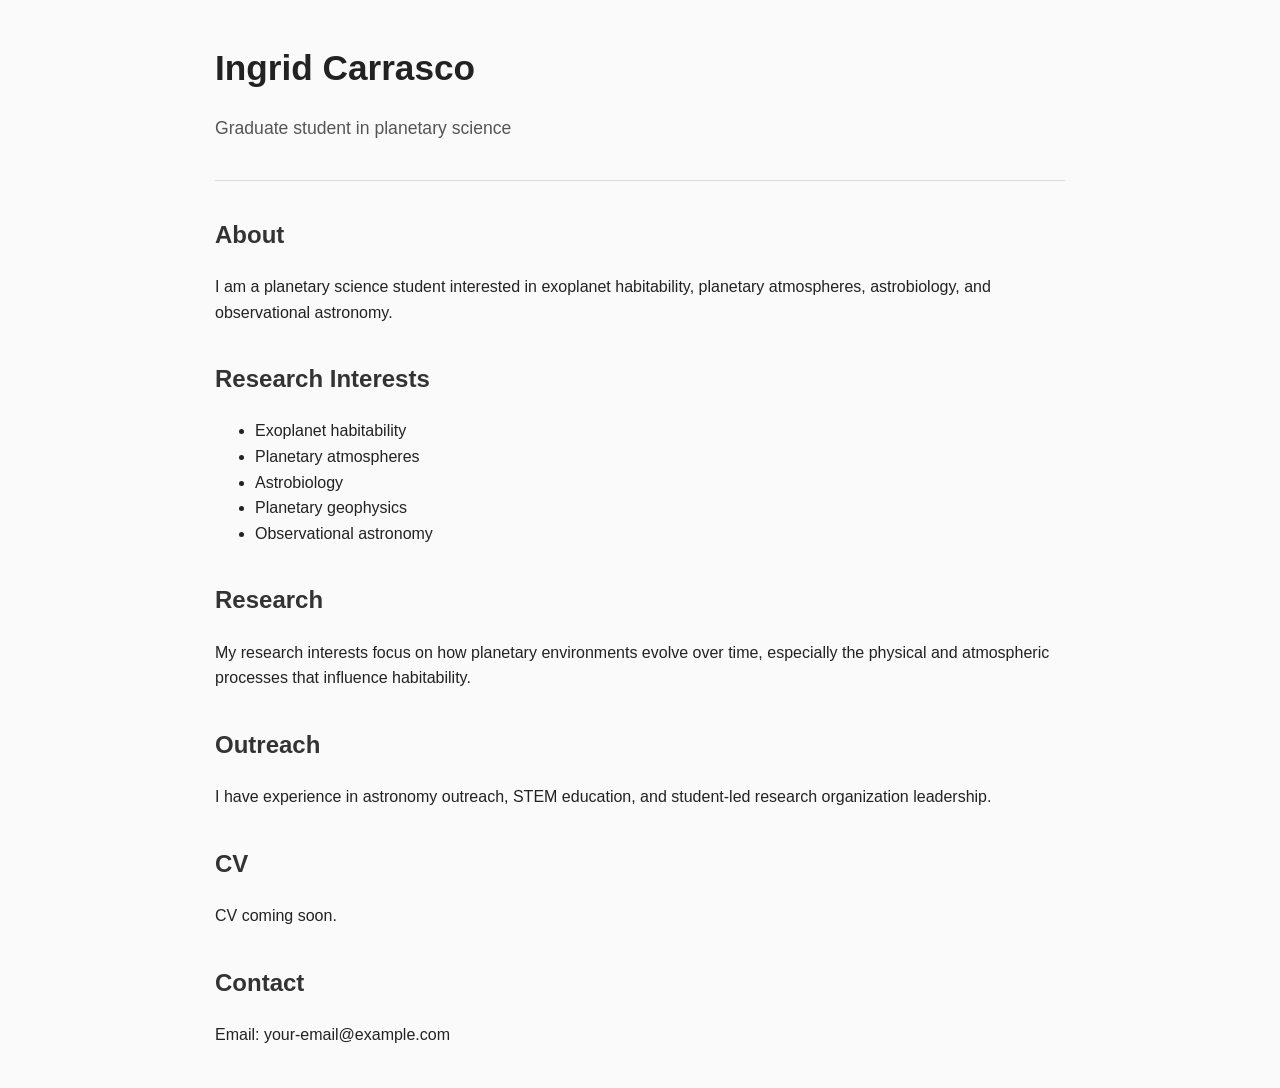
==== index.html @ d8a70599 "Create homepage" ====
<!DOCTYPE html>
<html lang="en">
<head>
  <meta charset="UTF-8">
  <title>Ingrid Carrasco</title>
  <style>
    body {
      font-family: Arial, sans-serif;
      max-width: 850px;
      margin: 40px auto;
      padding: 0 20px;
      line-height: 1.6;
      color: #222;
      background: #fafafa;
    }

    header {
      border-bottom: 1px solid #ddd;
      padding-bottom: 20px;
      margin-bottom: 30px;
    }

    h1 {
      margin-bottom: 5px;
      font-size: 2.2rem;
    }

    h2 {
      margin-top: 35px;
      color: #333;
    }

    a {
      color: #315f9c;
    }

    .subtitle {
      color: #555;
      font-size: 1.1rem;
    }
  </style>
</head>

<body>

  <header>
    <h1>Ingrid Carrasco</h1>
    <p class="subtitle">Graduate student in planetary science</p>
  </header>

  <section>
    <h2>About</h2>
    <p>
      I am a planetary science student interested in exoplanet habitability,
      planetary atmospheres, astrobiology, and observational astronomy.
    </p>
  </section>

  <section>
    <h2>Research Interests</h2>
    <ul>
      <li>Exoplanet habitability</li>
      <li>Planetary atmospheres</li>
      <li>Astrobiology</li>
      <li>Planetary geophysics</li>
      <li>Observational astronomy</li>
    </ul>
  </section>

  <section>
    <h2>Research</h2>
    <p>
      My research interests focus on how planetary environments evolve over time,
      especially the physical and atmospheric processes that influence habitability.
    </p>
  </section>

  <section>
    <h2>Outreach</h2>
    <p>
      I have experience in astronomy outreach, STEM education, and student-led research
      organization leadership.
    </p>
  </section>

  <section>
    <h2>CV</h2>
    <p>
      CV coming soon.
    </p>
  </section>

  <section>
    <h2>Contact</h2>
    <p>
      Email: your-email@example.com
    </p>
  </section>

</body>
</html>
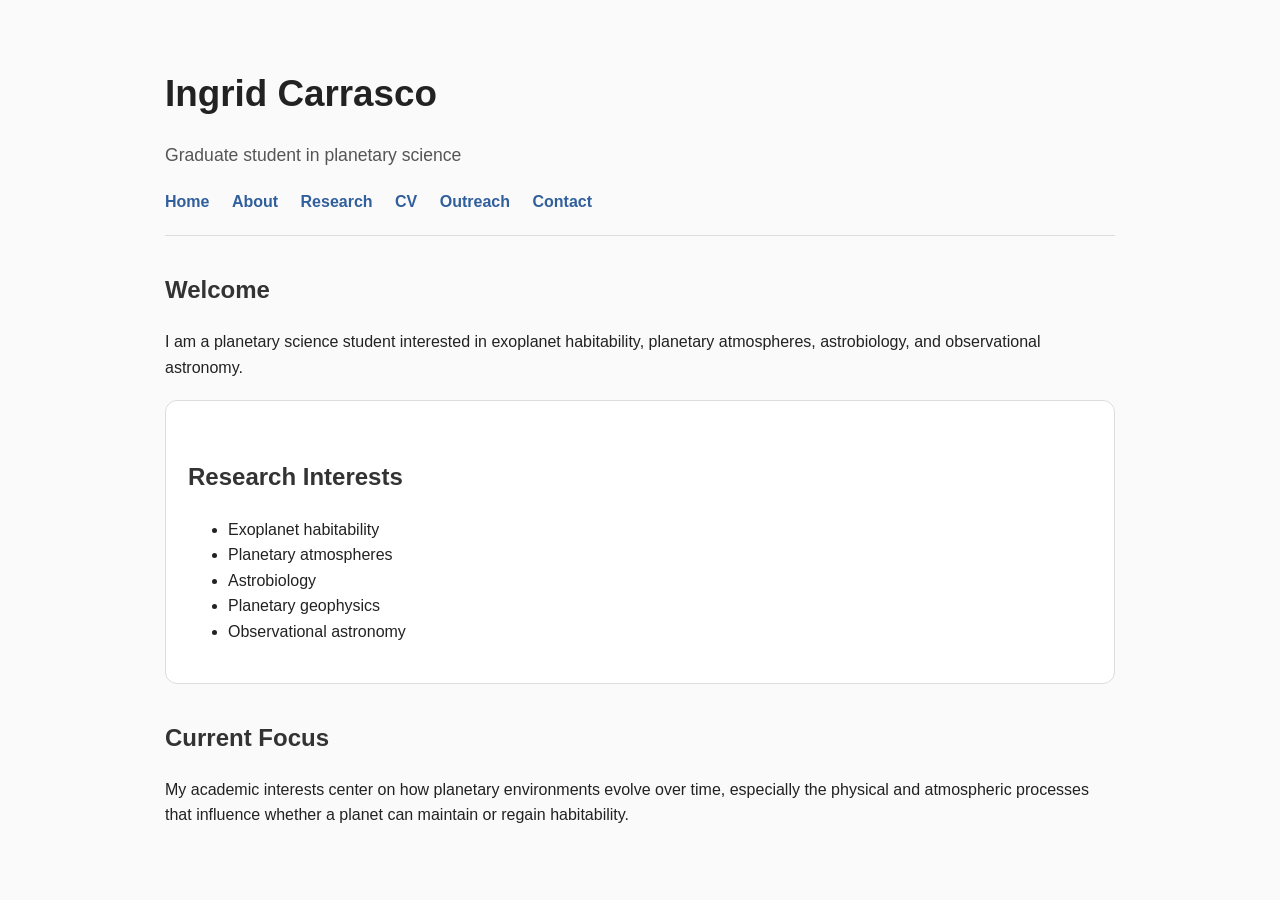
==== commit 9e477858: "Update index.html" ====
--- a/index.html
+++ b/index.html
@@ -3,42 +3,7 @@
 <head>
   <meta charset="UTF-8">
   <title>Ingrid Carrasco</title>
-  <style>
-    body {
-      font-family: Arial, sans-serif;
-      max-width: 850px;
-      margin: 40px auto;
-      padding: 0 20px;
-      line-height: 1.6;
-      color: #222;
-      background: #fafafa;
-    }
-
-    header {
-      border-bottom: 1px solid #ddd;
-      padding-bottom: 20px;
-      margin-bottom: 30px;
-    }
-
-    h1 {
-      margin-bottom: 5px;
-      font-size: 2.2rem;
-    }
-
-    h2 {
-      margin-top: 35px;
-      color: #333;
-    }
-
-    a {
-      color: #315f9c;
-    }
-
-    .subtitle {
-      color: #555;
-      font-size: 1.1rem;
-    }
-  </style>
+  <link rel="stylesheet" href="style.css">
 </head>
 
 <body>
@@ -46,56 +11,46 @@
   <header>
     <h1>Ingrid Carrasco</h1>
     <p class="subtitle">Graduate student in planetary science</p>
+
+    <nav>
+      <a href="index.html">Home</a>
+      <a href="about.html">About</a>
+      <a href="research.html">Research</a>
+      <a href="cv.html">CV</a>
+      <a href="outreach.html">Outreach</a>
+      <a href="contact.html">Contact</a>
+    </nav>
   </header>
 
-  <section>
-    <h2>About</h2>
-    <p>
-      I am a planetary science student interested in exoplanet habitability,
-      planetary atmospheres, astrobiology, and observational astronomy.
-    </p>
-  </section>
+  <main>
+    <section>
+      <h2>Welcome</h2>
+      <p>
+        I am a planetary science student interested in exoplanet habitability,
+        planetary atmospheres, astrobiology, and observational astronomy.
+      </p>
+    </section>
 
-  <section>
-    <h2>Research Interests</h2>
-    <ul>
-      <li>Exoplanet habitability</li>
-      <li>Planetary atmospheres</li>
-      <li>Astrobiology</li>
-      <li>Planetary geophysics</li>
-      <li>Observational astronomy</li>
-    </ul>
-  </section>
+    <section class="card">
+      <h2>Research Interests</h2>
+      <ul>
+        <li>Exoplanet habitability</li>
+        <li>Planetary atmospheres</li>
+        <li>Astrobiology</li>
+        <li>Planetary geophysics</li>
+        <li>Observational astronomy</li>
+      </ul>
+    </section>
 
-  <section>
-    <h2>Research</h2>
-    <p>
-      My research interests focus on how planetary environments evolve over time,
-      especially the physical and atmospheric processes that influence habitability.
-    </p>
-  </section>
-
-  <section>
-    <h2>Outreach</h2>
-    <p>
-      I have experience in astronomy outreach, STEM education, and student-led research
-      organization leadership.
-    </p>
-  </section>
-
-  <section>
-    <h2>CV</h2>
-    <p>
-      CV coming soon.
-    </p>
-  </section>
-
-  <section>
-    <h2>Contact</h2>
-    <p>
-      Email: your-email@example.com
-    </p>
-  </section>
+    <section>
+      <h2>Current Focus</h2>
+      <p>
+        My academic interests center on how planetary environments evolve over time,
+        especially the physical and atmospheric processes that influence whether a planet
+        can maintain or regain habitability.
+      </p>
+    </section>
+  </main>
 
 </body>
 </html>
--- a/style.css
+++ b/style.css
@@ -0,0 +1,61 @@
+body {
+  font-family: Arial, sans-serif;
+  max-width: 950px;
+  margin: 0 auto;
+  padding: 0 24px 50px;
+  line-height: 1.6;
+  color: #222;
+  background: #fafafa;
+}
+
+header {
+  padding: 40px 0 20px;
+  border-bottom: 1px solid #ddd;
+  margin-bottom: 25px;
+}
+
+h1 {
+  margin-bottom: 5px;
+  font-size: 2.3rem;
+}
+
+h2 {
+  margin-top: 35px;
+  color: #333;
+}
+
+.subtitle {
+  color: #555;
+  font-size: 1.1rem;
+}
+
+nav {
+  margin-top: 20px;
+}
+
+nav a {
+  text-decoration: none;
+  color: #315f9c;
+  margin-right: 18px;
+  font-weight: bold;
+}
+
+nav a:hover {
+  text-decoration: underline;
+}
+
+main {
+  margin-top: 25px;
+}
+
+.card {
+  background: white;
+  border: 1px solid #ddd;
+  padding: 22px;
+  margin: 20px 0;
+  border-radius: 12px;
+}
+
+a {
+  color: #315f9c;
+}
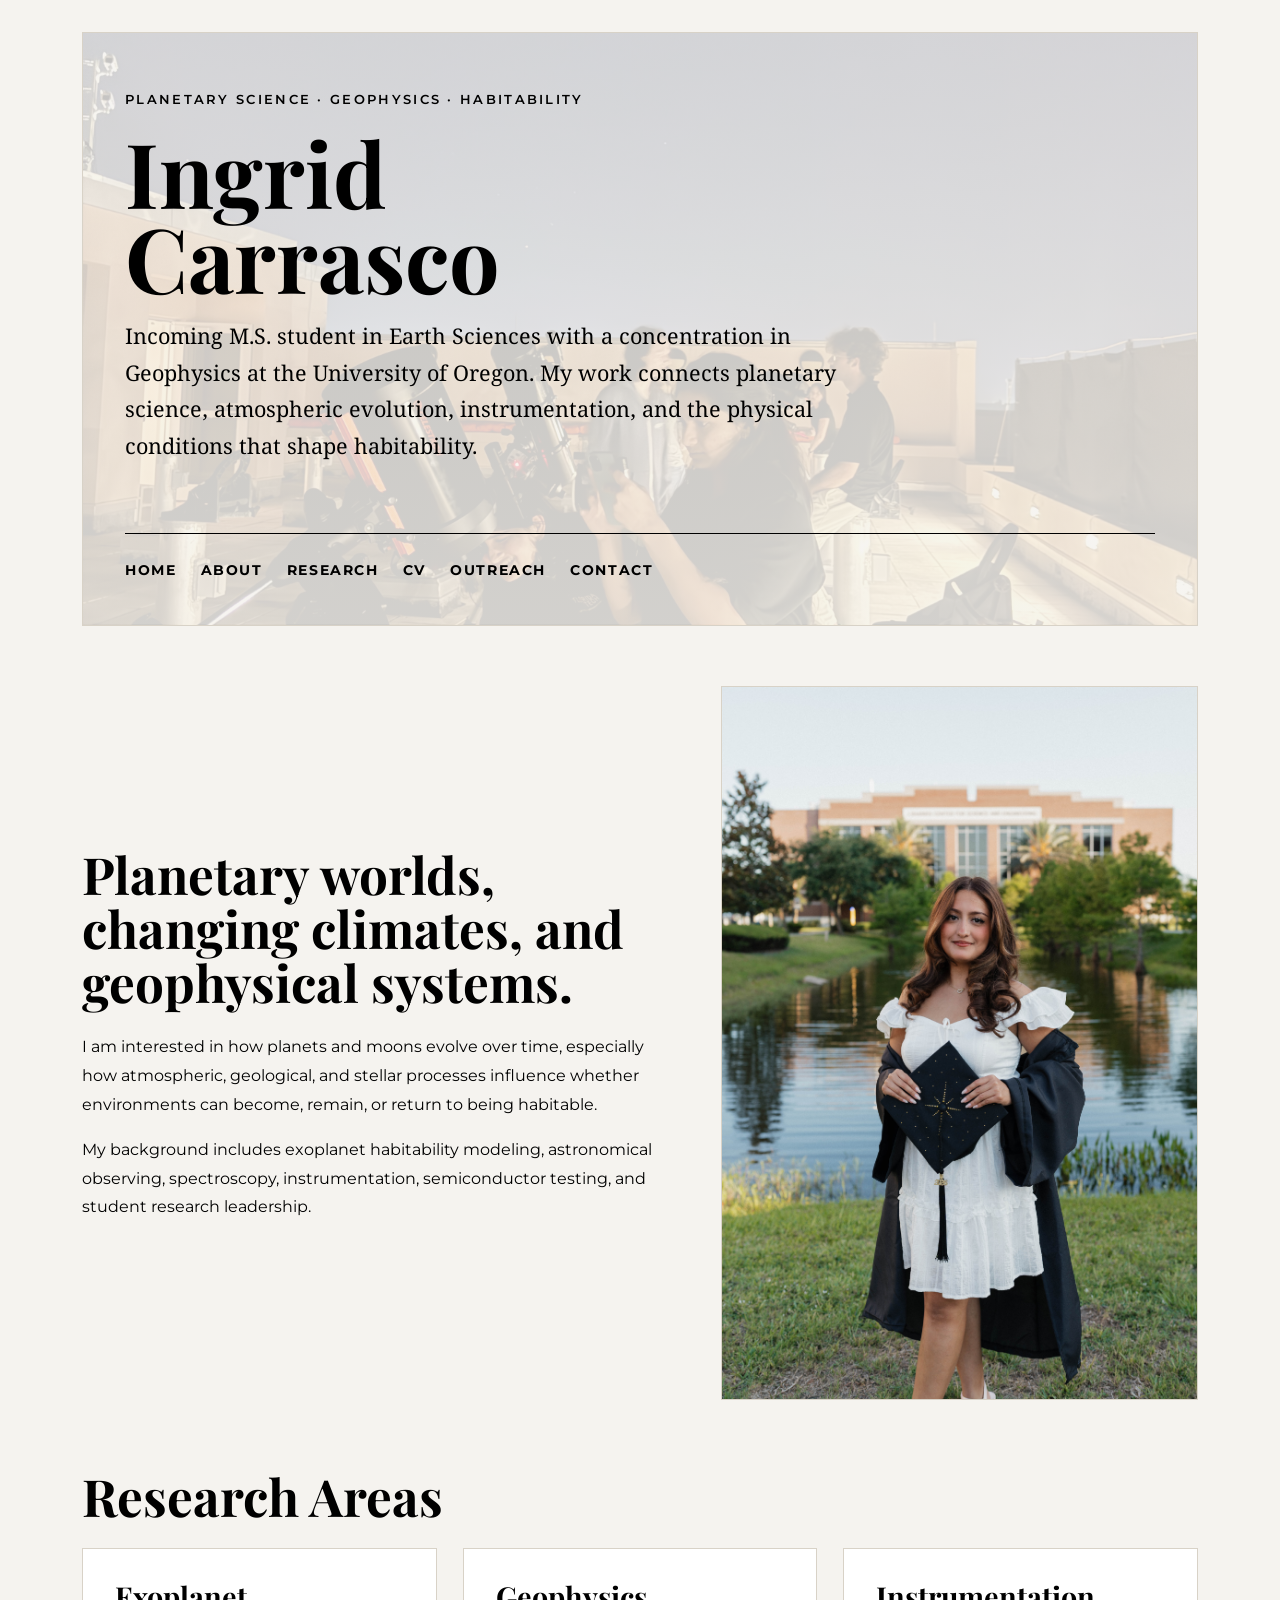
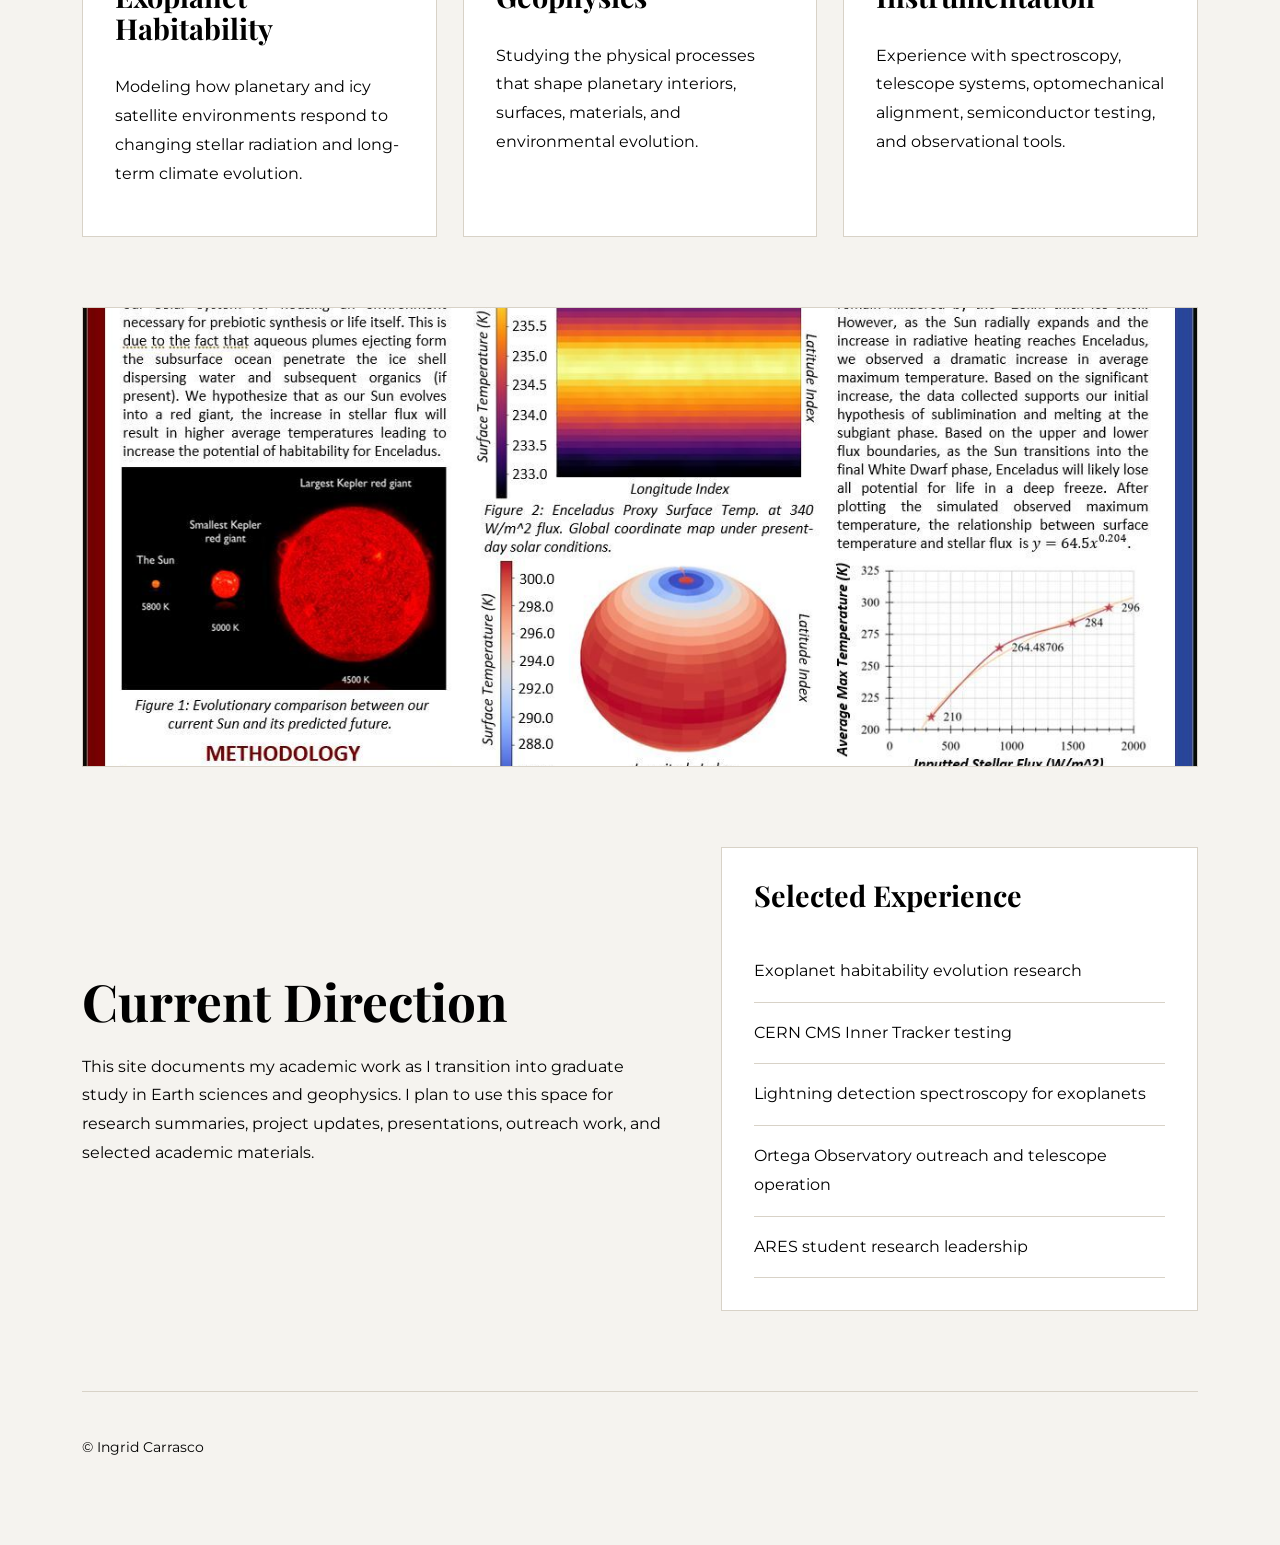
==== commit 0f047698: "Update index.html" ====
--- a/index.html
+++ b/index.html
@@ -8,49 +8,113 @@
 
 <body>
 
-  <header>
-    <h1>Ingrid Carrasco</h1>
-    <p class="subtitle">Graduate student in planetary science</p>
+  <div class="page-wrapper">
 
-    <nav>
-      <a href="index.html">Home</a>
-      <a href="about.html">About</a>
-      <a href="research.html">Research</a>
-      <a href="cv.html">CV</a>
-      <a href="outreach.html">Outreach</a>
-      <a href="contact.html">Contact</a>
-    </nav>
-  </header>
+    <header class="site-header">
+      <div>
+        <p class="header-small">Planetary Science · Geophysics · Habitability</p>
+        <h1>Ingrid<br>Carrasco</h1>
+        <p class="subtitle">
+          Incoming M.S. student in Earth Sciences with a concentration in Geophysics
+          at the University of Oregon. My work connects planetary science, atmospheric
+          evolution, instrumentation, and the physical conditions that shape habitability.
+        </p>
+      </div>
 
-  <main>
-    <section>
-      <h2>Welcome</h2>
-      <p>
-        I am a planetary science student interested in exoplanet habitability,
-        planetary atmospheres, astrobiology, and observational astronomy.
-      </p>
-    </section>
+      <nav>
+        <a href="index.html">Home</a>
+        <a href="about.html">About</a>
+        <a href="research.html">Research</a>
+        <a href="cv.html">CV</a>
+        <a href="outreach.html">Outreach</a>
+        <a href="contact.html">Contact</a>
+      </nav>
+    </header>
 
-    <section class="card">
-      <h2>Research Interests</h2>
-      <ul>
-        <li>Exoplanet habitability</li>
-        <li>Planetary atmospheres</li>
-        <li>Astrobiology</li>
-        <li>Planetary geophysics</li>
-        <li>Observational astronomy</li>
-      </ul>
-    </section>
+    <main>
 
-    <section>
-      <h2>Current Focus</h2>
-      <p>
-        My academic interests center on how planetary environments evolve over time,
-        especially the physical and atmospheric processes that influence whether a planet
-        can maintain or regain habitability.
-      </p>
-    </section>
-  </main>
+      <section class="two-column">
+        <div>
+          <h2 class="section-title">Planetary worlds, changing climates, and geophysical systems.</h2>
+          <p>
+            I am interested in how planets and moons evolve over time, especially
+            how atmospheric, geological, and stellar processes influence whether
+            environments can become, remain, or return to being habitable.
+          </p>
+          <p>
+            My background includes exoplanet habitability modeling, astronomical
+            observing, spectroscopy, instrumentation, semiconductor testing, and
+            student research leadership.
+          </p>
+        </div>
+
+        <img class="image-card" src="images/headshot.jpg" alt="Portrait of Ingrid Carrasco">
+      </section>
+
+      <section>
+        <h2 class="section-title">Research Areas</h2>
+
+        <div class="card-grid">
+          <div class="card">
+            <h3>Exoplanet Habitability</h3>
+            <p>
+              Modeling how planetary and icy satellite environments respond to
+              changing stellar radiation and long-term climate evolution.
+            </p>
+          </div>
+
+          <div class="card">
+            <h3>Geophysics</h3>
+            <p>
+              Studying the physical processes that shape planetary interiors,
+              surfaces, materials, and environmental evolution.
+            </p>
+          </div>
+
+          <div class="card">
+            <h3>Instrumentation</h3>
+            <p>
+              Experience with spectroscopy, telescope systems, optomechanical
+              alignment, semiconductor testing, and observational tools.
+            </p>
+          </div>
+        </div>
+      </section>
+
+      <section>
+        <img class="full-width-image" src="images/research.jpg" alt="Research or astronomy work">
+      </section>
+
+      <section class="two-column">
+        <div>
+          <h2 class="section-title">Current Direction</h2>
+          <p>
+            This site documents my academic work as I transition into graduate
+            study in Earth sciences and geophysics. I plan to use this space for
+            research summaries, project updates, presentations, outreach work, and
+            selected academic materials.
+          </p>
+        </div>
+
+        <div class="card">
+          <h3>Selected Experience</h3>
+          <ul class="feature-list">
+            <li>Exoplanet habitability evolution research</li>
+            <li>CERN CMS Inner Tracker testing</li>
+            <li>Lightning detection spectroscopy for exoplanets</li>
+            <li>Ortega Observatory outreach and telescope operation</li>
+            <li>ARES student research leadership</li>
+          </ul>
+        </div>
+      </section>
+
+    </main>
+
+    <footer>
+      <p>© Ingrid Carrasco</p>
+    </footer>
+
+  </div>
 
 </body>
 </html>
--- a/style.css
+++ b/style.css
@@ -1,61 +1,208 @@
+@import url('https://fonts.googleapis.com/css2?family=Montserrat:wght@300;400;500;600;700&family=Playfair+Display:wght@500;600;700&family=Noto+Serif+Devanagari:wght@400;500;600&display=swap');
+
+:root {
+  --black: #000000;
+  --white: #ffffff;
+  --soft-gray: #f5f3ef;
+  --line: #d8d2c7;
+  --accent: #5f4b32;
+}
+
+* {
+  box-sizing: border-box;
+}
+
 body {
-  font-family: Arial, sans-serif;
-  max-width: 950px;
+  margin: 0;
+  background: var(--soft-gray);
+  color: var(--black);
+  font-family: 'Montserrat', Arial, sans-serif;
+  font-size: 16px;
+  line-height: 1.8;
+}
+
+.page-wrapper {
+  max-width: 1180px;
   margin: 0 auto;
-  padding: 0 24px 50px;
-  line-height: 1.6;
-  color: #222;
-  background: #fafafa;
-}
-
-header {
-  padding: 40px 0 20px;
-  border-bottom: 1px solid #ddd;
-  margin-bottom: 25px;
+  padding: 0 32px 70px;
+}
+
+.site-header {
+  min-height: 420px;
+  margin: 32px 0 60px;
+  padding: 42px;
+  border: 1px solid var(--line);
+  background:
+    linear-gradient(rgba(245, 243, 239, 0.80), rgba(245, 243, 239, 0.86)),
+    url("images/observatory.jpg");
+  background-size: cover;
+  background-position: center;
+  display: flex;
+  flex-direction: column;
+  justify-content: space-between;
+}
+
+.header-small {
+  font-family: 'Montserrat', sans-serif;
+  text-transform: uppercase;
+  letter-spacing: 0.18em;
+  font-size: 0.8rem;
+  font-weight: 600;
+  margin-bottom: 18px;
 }
 
 h1 {
-  margin-bottom: 5px;
-  font-size: 2.3rem;
-}
-
-h2 {
-  margin-top: 35px;
-  color: #333;
+  font-family: 'Playfair Display', Georgia, serif;
+  font-size: clamp(3rem, 7vw, 6.8rem);
+  line-height: 0.95;
+  font-weight: 700;
+  margin: 0;
+  color: var(--black);
 }
 
 .subtitle {
-  color: #555;
-  font-size: 1.1rem;
+  max-width: 780px;
+  font-family: 'Noto Serif Devanagari', Georgia, serif;
+  font-size: 1.35rem;
+  line-height: 1.7;
+  margin-top: 24px;
+  color: var(--black);
 }
 
 nav {
-  margin-top: 20px;
+  display: flex;
+  flex-wrap: wrap;
+  gap: 14px 24px;
+  margin-top: 42px;
+  padding-top: 24px;
+  border-top: 1px solid var(--black);
 }
 
 nav a {
+  color: var(--black);
   text-decoration: none;
-  color: #315f9c;
-  margin-right: 18px;
-  font-weight: bold;
+  font-size: 0.85rem;
+  text-transform: uppercase;
+  letter-spacing: 0.12em;
+  font-weight: 700;
 }
 
 nav a:hover {
-  text-decoration: underline;
+  border-bottom: 1px solid var(--black);
 }
 
 main {
-  margin-top: 25px;
+  display: grid;
+  gap: 70px;
+}
+
+.section-title {
+  font-family: 'Playfair Display', Georgia, serif;
+  font-size: clamp(2.2rem, 4vw, 4rem);
+  line-height: 1.05;
+  margin: 0 0 24px;
+}
+
+.two-column {
+  display: grid;
+  grid-template-columns: 1.1fr 0.9fr;
+  gap: 56px;
+  align-items: center;
+}
+
+.card-grid {
+  display: grid;
+  grid-template-columns: repeat(3, 1fr);
+  gap: 26px;
 }
 
 .card {
-  background: white;
-  border: 1px solid #ddd;
-  padding: 22px;
-  margin: 20px 0;
-  border-radius: 12px;
+  background: var(--white);
+  border: 1px solid var(--line);
+  padding: 32px;
+  min-height: 260px;
+}
+
+.card h2,
+.card h3 {
+  font-family: 'Playfair Display', Georgia, serif;
+  font-size: 1.8rem;
+  line-height: 1.1;
+  margin-top: 0;
+}
+
+.image-card {
+  width: 100%;
+  min-height: 420px;
+  object-fit: cover;
+  border: 1px solid var(--line);
+}
+
+.full-width-image {
+  width: 100%;
+  height: 460px;
+  object-fit: cover;
+  border: 1px solid var(--line);
+}
+
+.feature-list {
+  list-style: none;
+  padding: 0;
+  margin: 0;
+}
+
+.feature-list li {
+  padding: 16px 0;
+  border-bottom: 1px solid var(--line);
+}
+
+.button {
+  display: inline-block;
+  margin-top: 18px;
+  padding: 12px 20px;
+  border: 1px solid var(--black);
+  color: var(--black);
+  text-decoration: none;
+  text-transform: uppercase;
+  letter-spacing: 0.12em;
+  font-size: 0.8rem;
+  font-weight: 700;
+}
+
+.button:hover {
+  background: var(--black);
+  color: var(--white);
 }
 
 a {
-  color: #315f9c;
-}
+  color: var(--black);
+}
+
+footer {
+  margin-top: 80px;
+  padding-top: 28px;
+  border-top: 1px solid var(--line);
+  font-size: 0.9rem;
+}
+
+@media (max-width: 850px) {
+  .page-wrapper {
+    padding: 0 20px 50px;
+  }
+
+  .site-header {
+    padding: 28px;
+    min-height: 360px;
+  }
+
+  .two-column,
+  .card-grid {
+    grid-template-columns: 1fr;
+  }
+
+  .image-card,
+  .full-width-image {
+    min-height: 300px;
+    height: 320px;
+  }
+}
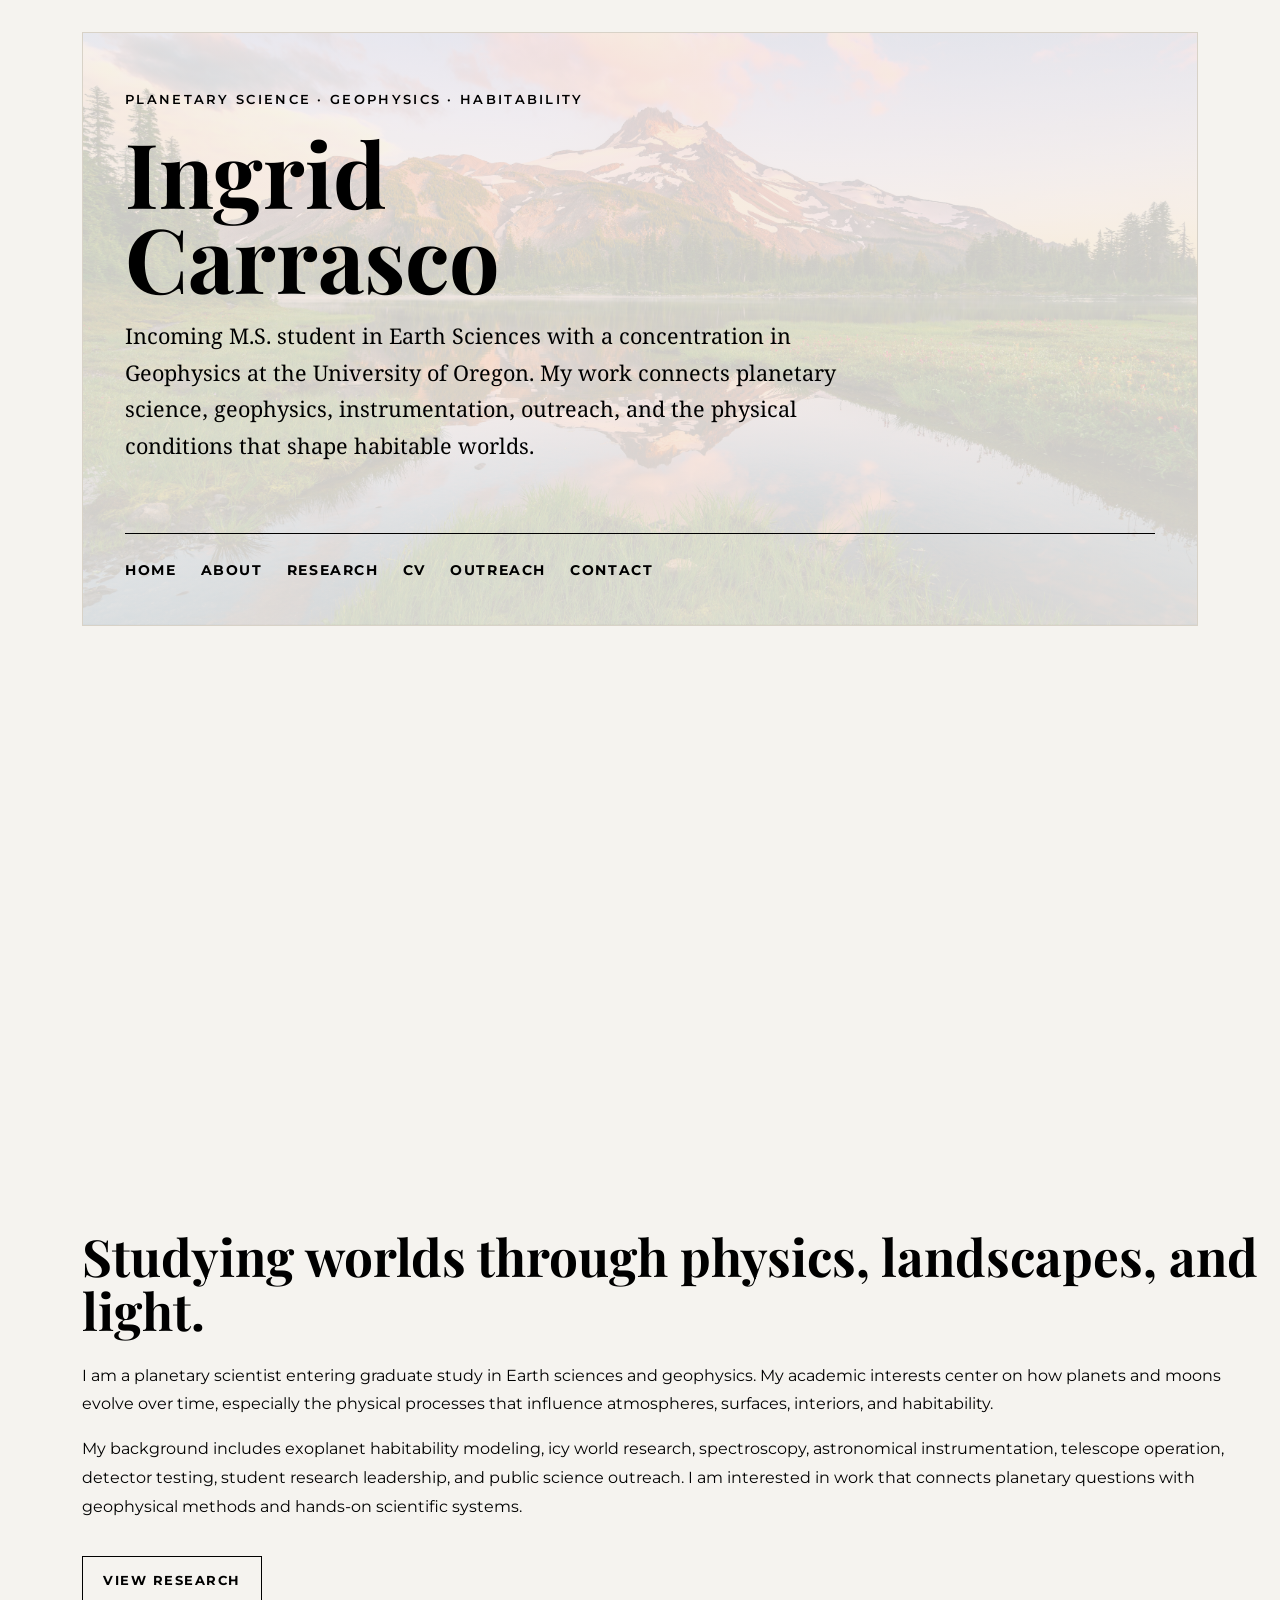
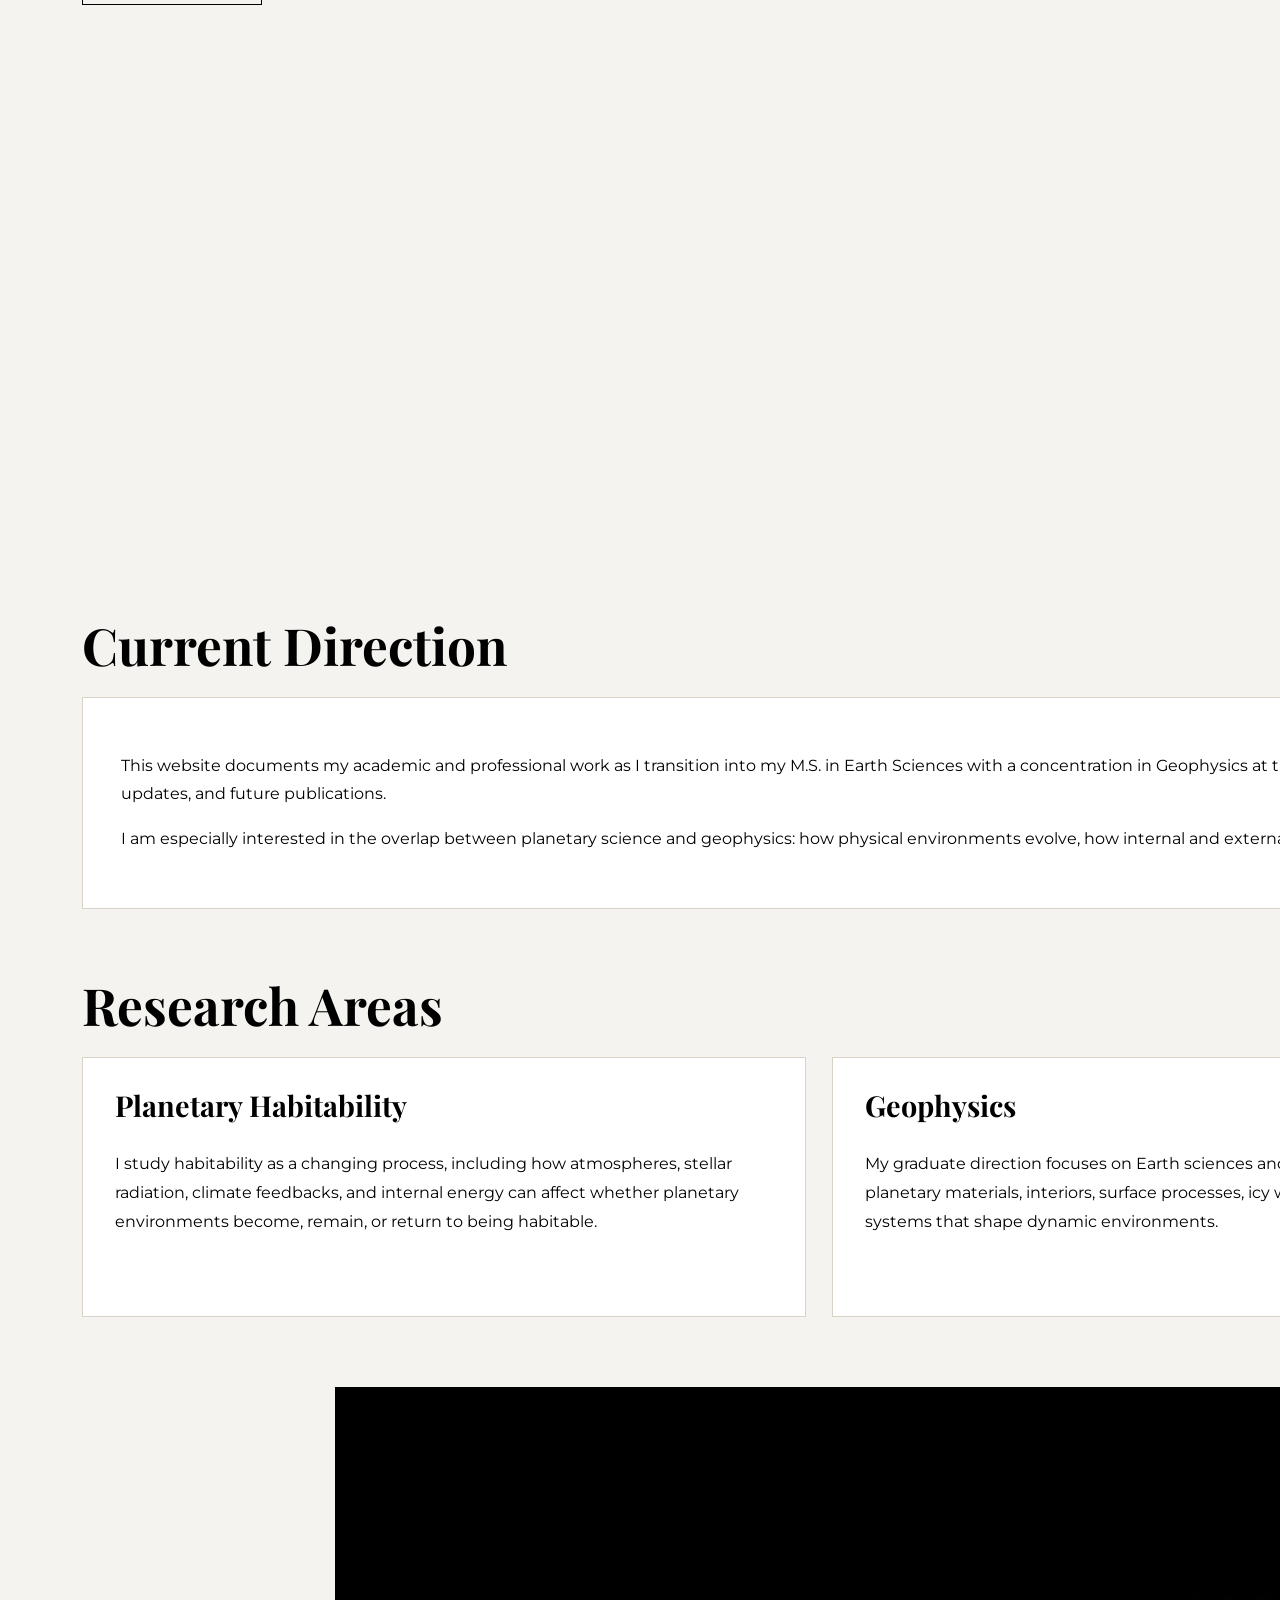
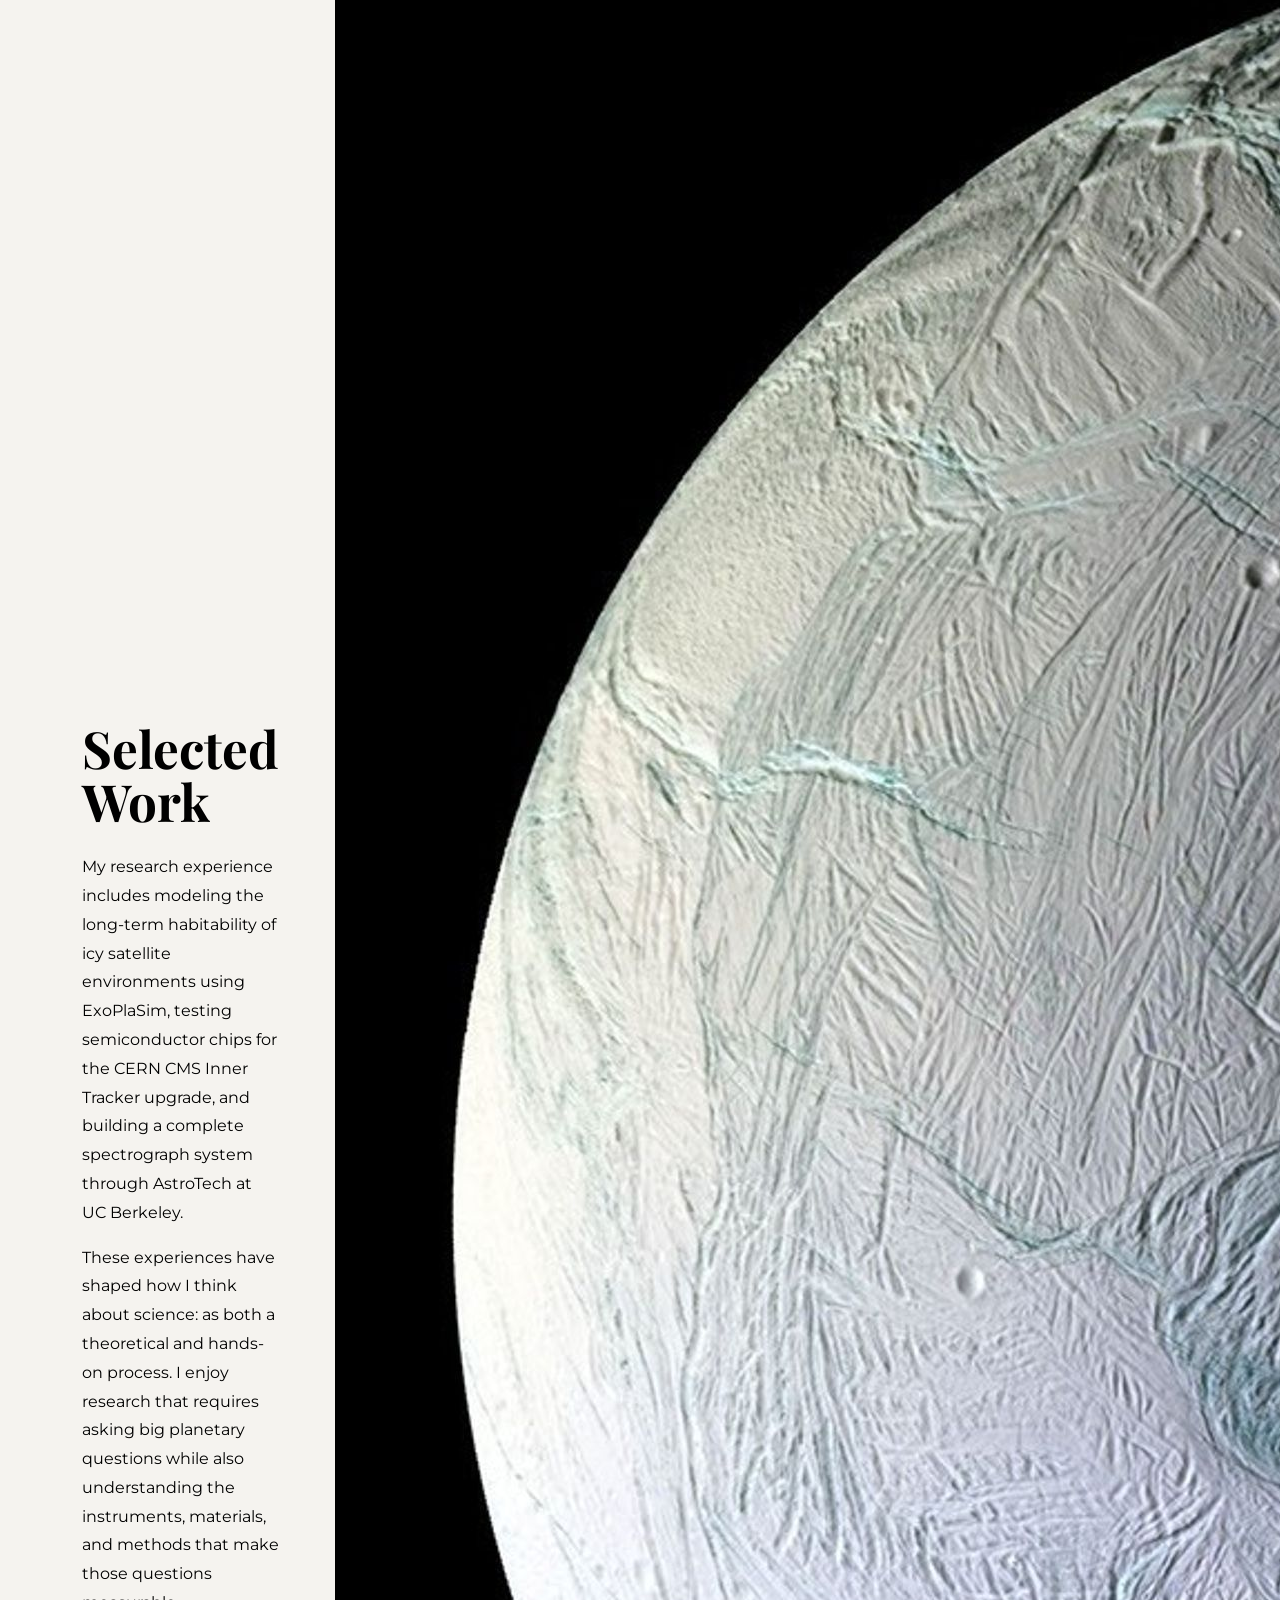
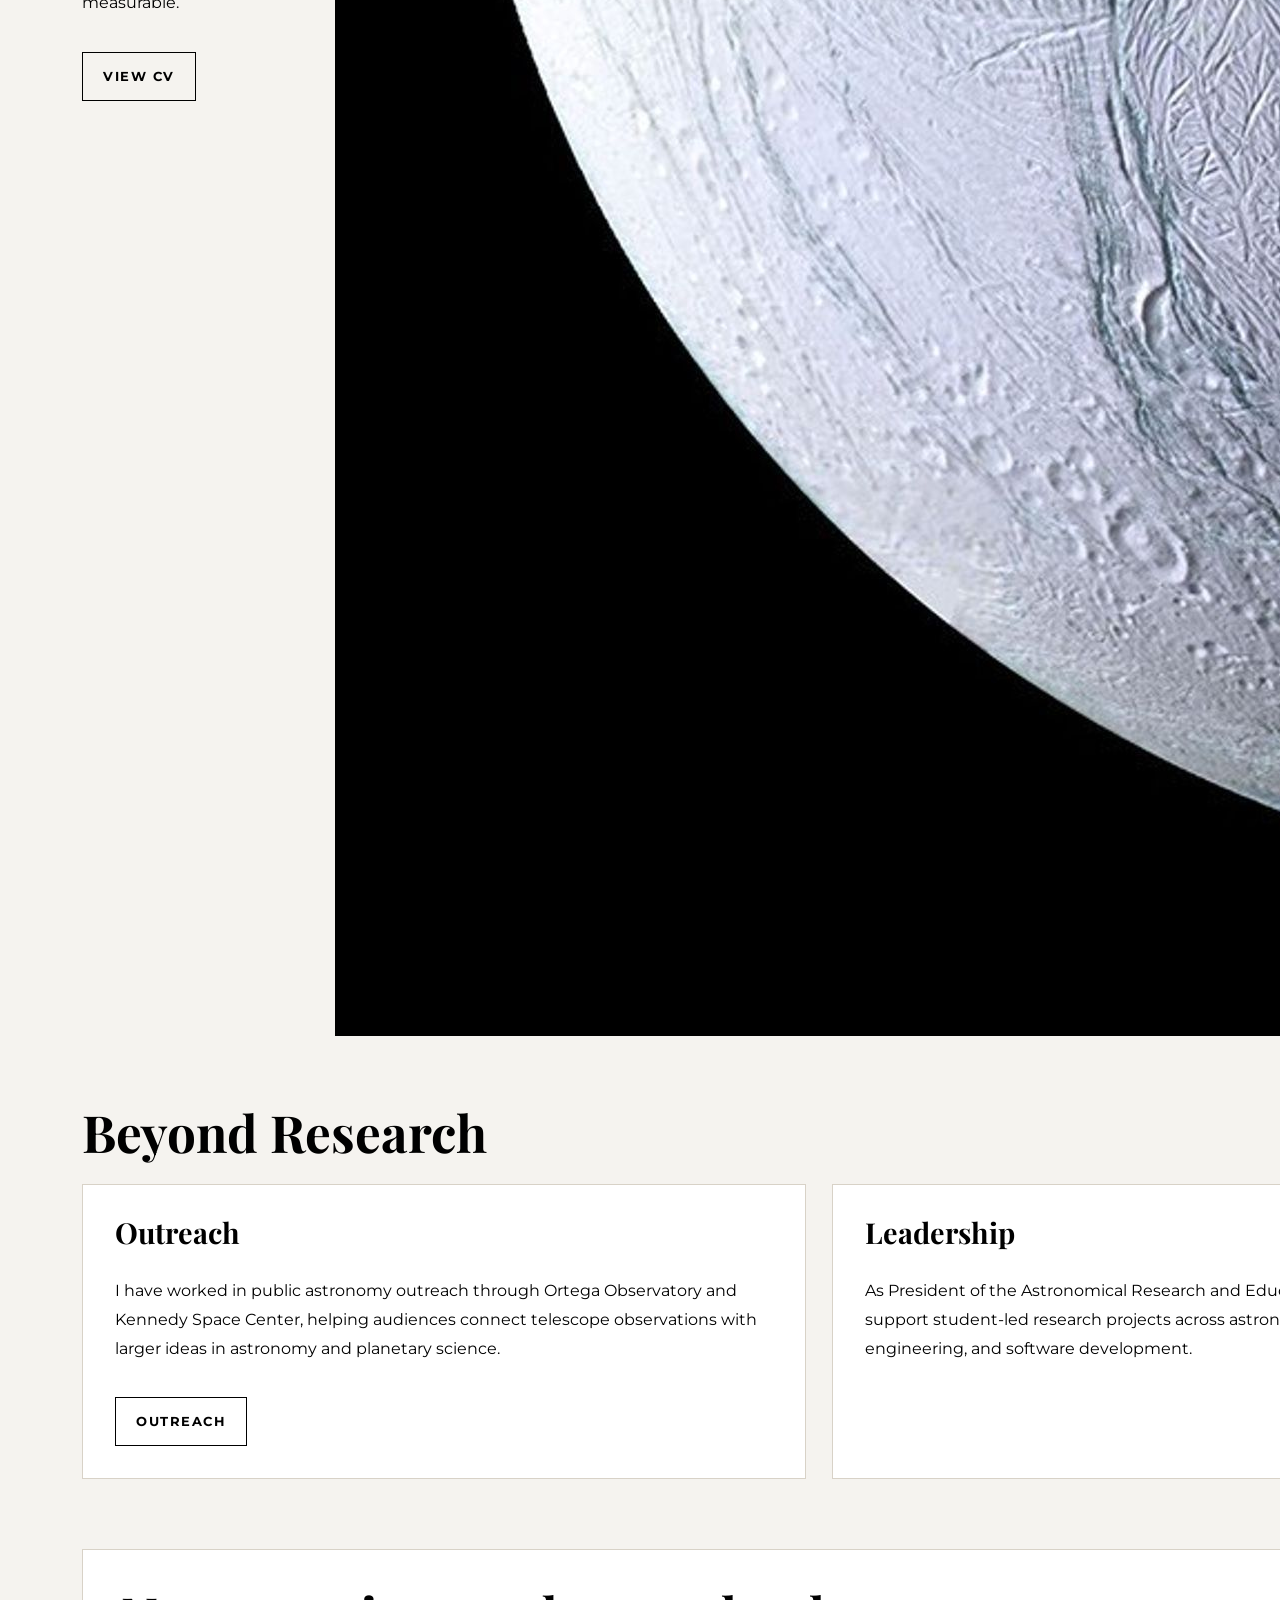
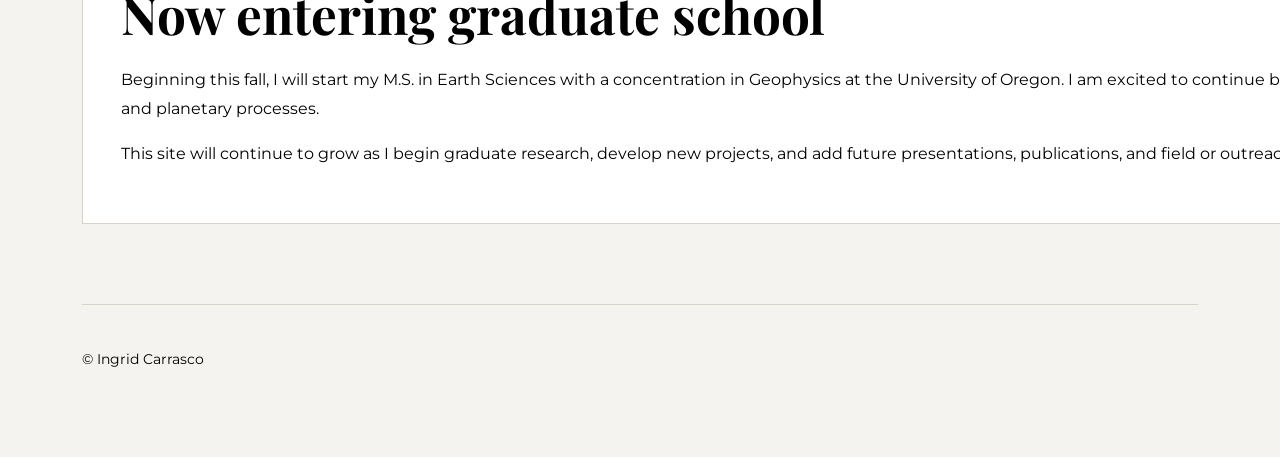
==== commit 8eb021b9: "Update index.html" ====
--- a/index.html
+++ b/index.html
@@ -10,14 +10,14 @@
 
   <div class="page-wrapper">
 
-    <header class="site-header">
+    <header class="site-header header-home">
       <div>
         <p class="header-small">Planetary Science · Geophysics · Habitability</p>
         <h1>Ingrid<br>Carrasco</h1>
         <p class="subtitle">
           Incoming M.S. student in Earth Sciences with a concentration in Geophysics
-          at the University of Oregon. My work connects planetary science, atmospheric
-          evolution, instrumentation, and the physical conditions that shape habitability.
+          at the University of Oregon. My work connects planetary science, geophysics,
+          instrumentation, outreach, and the physical conditions that shape habitable worlds.
         </p>
       </div>
 
@@ -35,77 +35,159 @@
 
       <section class="two-column">
         <div>
-          <h2 class="section-title">Planetary worlds, changing climates, and geophysical systems.</h2>
-          <p>
-            I am interested in how planets and moons evolve over time, especially
-            how atmospheric, geological, and stellar processes influence whether
-            environments can become, remain, or return to being habitable.
-          </p>
-          <p>
-            My background includes exoplanet habitability modeling, astronomical
-            observing, spectroscopy, instrumentation, semiconductor testing, and
-            student research leadership.
-          </p>
+          <h2 class="section-title">Studying worlds through physics, landscapes, and light.</h2>
+
+          <p>
+            I am a planetary scientist entering graduate study in Earth sciences and
+            geophysics. My academic interests center on how planets and moons evolve over
+            time, especially the physical processes that influence atmospheres, surfaces,
+            interiors, and habitability.
+          </p>
+
+          <p>
+            My background includes exoplanet habitability modeling, icy world research,
+            spectroscopy, astronomical instrumentation, telescope operation, detector testing,
+            student research leadership, and public science outreach. I am interested in work
+            that connects planetary questions with geophysical methods and hands-on scientific
+            systems.
+          </p>
+
+          <a class="button" href="research.html">View Research</a>
         </div>
 
         <img class="image-card" src="images/headshot.jpg" alt="Portrait of Ingrid Carrasco">
+      </section>
+
+      <section>
+        <h2 class="section-title">Current Direction</h2>
+
+        <div class="wide-card">
+          <p>
+            This website documents my academic and professional work as I transition into
+            my M.S. in Earth Sciences with a concentration in Geophysics at the University
+            of Oregon. I plan to use this space to share research materials, selected
+            presentations, outreach work, CV updates, and future publications.
+          </p>
+
+          <p>
+            I am especially interested in the overlap between planetary science and
+            geophysics: how physical environments evolve, how internal and external energy
+            sources shape worlds, and how Earth-based methods can help us understand other
+            planetary bodies.
+          </p>
+        </div>
       </section>
 
       <section>
         <h2 class="section-title">Research Areas</h2>
 
         <div class="card-grid">
-          <div class="card">
-            <h3>Exoplanet Habitability</h3>
-            <p>
-              Modeling how planetary and icy satellite environments respond to
-              changing stellar radiation and long-term climate evolution.
+
+          <div class="card">
+            <h3>Planetary Habitability</h3>
+            <p>
+              I study habitability as a changing process, including how atmospheres,
+              stellar radiation, climate feedbacks, and internal energy can affect whether
+              planetary environments become, remain, or return to being habitable.
             </p>
           </div>
 
           <div class="card">
             <h3>Geophysics</h3>
             <p>
-              Studying the physical processes that shape planetary interiors,
-              surfaces, materials, and environmental evolution.
+              My graduate direction focuses on Earth sciences and geophysics, with interests
+              in planetary materials, interiors, surface processes, icy worlds, and the
+              physical systems that shape dynamic environments.
             </p>
           </div>
 
           <div class="card">
             <h3>Instrumentation</h3>
             <p>
-              Experience with spectroscopy, telescope systems, optomechanical
-              alignment, semiconductor testing, and observational tools.
-            </p>
-          </div>
-        </div>
-      </section>
-
-      <section>
-        <img class="full-width-image" src="images/research.jpg" alt="Research or astronomy work">
+              I have hands-on experience with spectroscopy, telescope systems, optomechanical
+              alignment, semiconductor chip testing, astronomical observing, and scientific
+              tools that turn measurements into data.
+            </p>
+          </div>
+
+        </div>
       </section>
 
       <section class="two-column">
         <div>
-          <h2 class="section-title">Current Direction</h2>
-          <p>
-            This site documents my academic work as I transition into graduate
-            study in Earth sciences and geophysics. I plan to use this space for
-            research summaries, project updates, presentations, outreach work, and
-            selected academic materials.
-          </p>
-        </div>
-
-        <div class="card">
-          <h3>Selected Experience</h3>
-          <ul class="feature-list">
-            <li>Exoplanet habitability evolution research</li>
-            <li>CERN CMS Inner Tracker testing</li>
-            <li>Lightning detection spectroscopy for exoplanets</li>
-            <li>Ortega Observatory outreach and telescope operation</li>
-            <li>ARES student research leadership</li>
-          </ul>
-        </div>
+          <h2 class="section-title">Selected Work</h2>
+
+          <p>
+            My research experience includes modeling the long-term habitability of icy
+            satellite environments using ExoPlaSim, testing semiconductor chips for the CERN
+            CMS Inner Tracker upgrade, and building a complete spectrograph system through
+            AstroTech at UC Berkeley.
+          </p>
+
+          <p>
+            These experiences have shaped how I think about science: as both a theoretical
+            and hands-on process. I enjoy research that requires asking big planetary
+            questions while also understanding the instruments, materials, and methods that
+            make those questions measurable.
+          </p>
+
+          <a class="button" href="cv.html">View CV</a>
+        </div>
+
+        <img class="image-contain-card" src="images/enceladus.jpg" alt="Enceladus research image">
+      </section>
+
+      <section>
+        <h2 class="section-title">Beyond Research</h2>
+
+        <div class="card-grid">
+
+          <div class="card">
+            <h3>Outreach</h3>
+            <p>
+              I have worked in public astronomy outreach through Ortega Observatory and
+              Kennedy Space Center, helping audiences connect telescope observations with
+              larger ideas in astronomy and planetary science.
+            </p>
+            <a class="button" href="outreach.html">Outreach</a>
+          </div>
+
+          <div class="card">
+            <h3>Leadership</h3>
+            <p>
+              As President of the Astronomical Research and Education Society, I helped
+              support student-led research projects across astronomy, astrobiology,
+              engineering, and software development.
+            </p>
+          </div>
+
+          <div class="card">
+            <h3>Personal</h3>
+            <p>
+              I am Oregon born and raised, and outside of academics I love hiking, dancing,
+              movies, running, snowboarding, paddleboarding, kayaking, and trying new
+              experiences. Life is meant to be lived.
+            </p>
+            <a class="button" href="about.html">About Me</a>
+          </div>
+
+        </div>
+      </section>
+
+      <section class="wide-card">
+        <h2 class="section-title">Now entering graduate school</h2>
+
+        <p>
+          Beginning this fall, I will start my M.S. in Earth Sciences with a concentration
+          in Geophysics at the University of Oregon. I am excited to continue building from
+          my background in planetary science while developing stronger skills in geophysical
+          methods, Earth systems, and planetary processes.
+        </p>
+
+        <p>
+          This site will continue to grow as I begin graduate research, develop new projects,
+          and add future presentations, publications, and field or outreach experiences.
+        </p>
       </section>
 
     </main>
--- a/style.css
+++ b/style.css
@@ -43,7 +43,7 @@
 }
 
 .header-small {
-  font-family: 'Montserrat', sans-serif;
+  font-family: 'Montserrat', Arial, sans-serif;
   text-transform: uppercase;
   letter-spacing: 0.18em;
   font-size: 0.8rem;
@@ -178,6 +178,145 @@
   color: var(--black);
 }
 
+.hero-image {
+  width: 100%;
+  height: 520px;
+  object-fit: cover;
+  border: 1px solid var(--line);
+}
+
+.about-note {
+  background: var(--white);
+  border: 1px solid var(--line);
+  padding: 34px;
+}
+
+.about-note h3 {
+  font-family: 'Playfair Display', Georgia, serif;
+  font-size: 2rem;
+  margin-top: 0;
+}
+
+.about-note ul {
+  padding-left: 20px;
+  margin-bottom: 0;
+}
+
+.about-note li {
+  margin-bottom: 12px;
+}
+
+.activity-grid {
+  display: grid;
+  grid-template-columns: repeat(4, 1fr);
+  gap: 0;
+  width: 100%;
+  border: 1px solid var(--line);
+}
+
+.activity-grid img {
+  width: 100%;
+  height: 280px;
+  object-fit: cover;
+  display: block;
+}
+
+.photo-grid {
+  display: grid;
+  grid-template-columns: repeat(4, 1fr);
+  gap: 18px;
+}
+
+.photo-tile {
+  background: var(--white);
+  border: 1px solid var(--line);
+  overflow: hidden;
+}
+
+.photo-tile img {
+  width: 100%;
+  height: 240px;
+  object-fit: cover;
+  display: block;
+}
+
+.photo-tile p {
+  margin: 0;
+  padding: 14px 16px 18px;
+  font-size: 0.9rem;
+  line-height: 1.5;
+}
+
+.wide-card {
+  background: var(--white);
+  border: 1px solid var(--line);
+  padding: 38px;
+}
+
+.split-gallery {
+  display: grid;
+  grid-template-columns: 1fr 1fr 1fr;
+  gap: 18px;
+}
+
+.split-gallery img {
+  width: 100%;
+  height: 310px;
+  object-fit: cover;
+  border: 1px solid var(--line);
+}
+
+.contact-list {
+  list-style: none;
+  padding: 0;
+  margin: 0;
+}
+
+.contact-list li {
+  padding: 18px 0;
+  border-bottom: 1px solid var(--line);
+}
+
+.header-home {
+  background:
+    linear-gradient(rgba(245, 243, 239, 0.80), rgba(245, 243, 239, 0.86)),
+    url("images/mt-hood.jpg");
+  background-size: cover;
+  background-position: center;
+}
+
+.header-about {
+  background:
+    linear-gradient(rgba(245, 243, 239, 0.80), rgba(245, 243, 239, 0.86)),
+    url("images/mt-hood.jpg");
+  background-size: cover;
+  background-position: center;
+}
+
+.header-research {
+  background:
+    linear-gradient(rgba(245, 243, 239, 0.80), rgba(245, 243, 239, 0.86)),
+    url("images/mt-hood.jpg");
+  background-size: cover;
+  background-position: center;
+}
+
+.header-outreach {
+  background:
+    linear-gradient(rgba(245, 243, 239, 0.80), rgba(245, 243, 239, 0.86)),
+    url("images/mt-hood.jpg");
+  background-size: cover;
+  background-position: center;
+}
+
+.header-contact {
+  background:
+    linear-gradient(rgba(245, 243, 239, 0.82), rgba(245, 243, 239, 0.88)),
+    url("images/mt-hood.jpg");
+  background-size: cover;
+  background-position: center;
+}
+
 footer {
   margin-top: 80px;
   padding-top: 28px;
@@ -196,7 +335,9 @@
   }
 
   .two-column,
-  .card-grid {
+  .card-grid,
+  .photo-grid,
+  .split-gallery {
     grid-template-columns: 1fr;
   }
 
@@ -205,4 +346,31 @@
     min-height: 300px;
     height: 320px;
   }
-}
+
+  .hero-image {
+    height: 340px;
+  }
+
+  .activity-grid {
+    grid-template-columns: repeat(2, 1fr);
+  }
+
+  .activity-grid img {
+    height: 240px;
+  }
+
+  .photo-tile img,
+  .split-gallery img {
+    height: 300px;
+  }
+}
+
+@media (max-width: 520px) {
+  .activity-grid {
+    grid-template-columns: 1fr;
+  }
+
+  .activity-grid img {
+    height: 280px;
+  }
+}
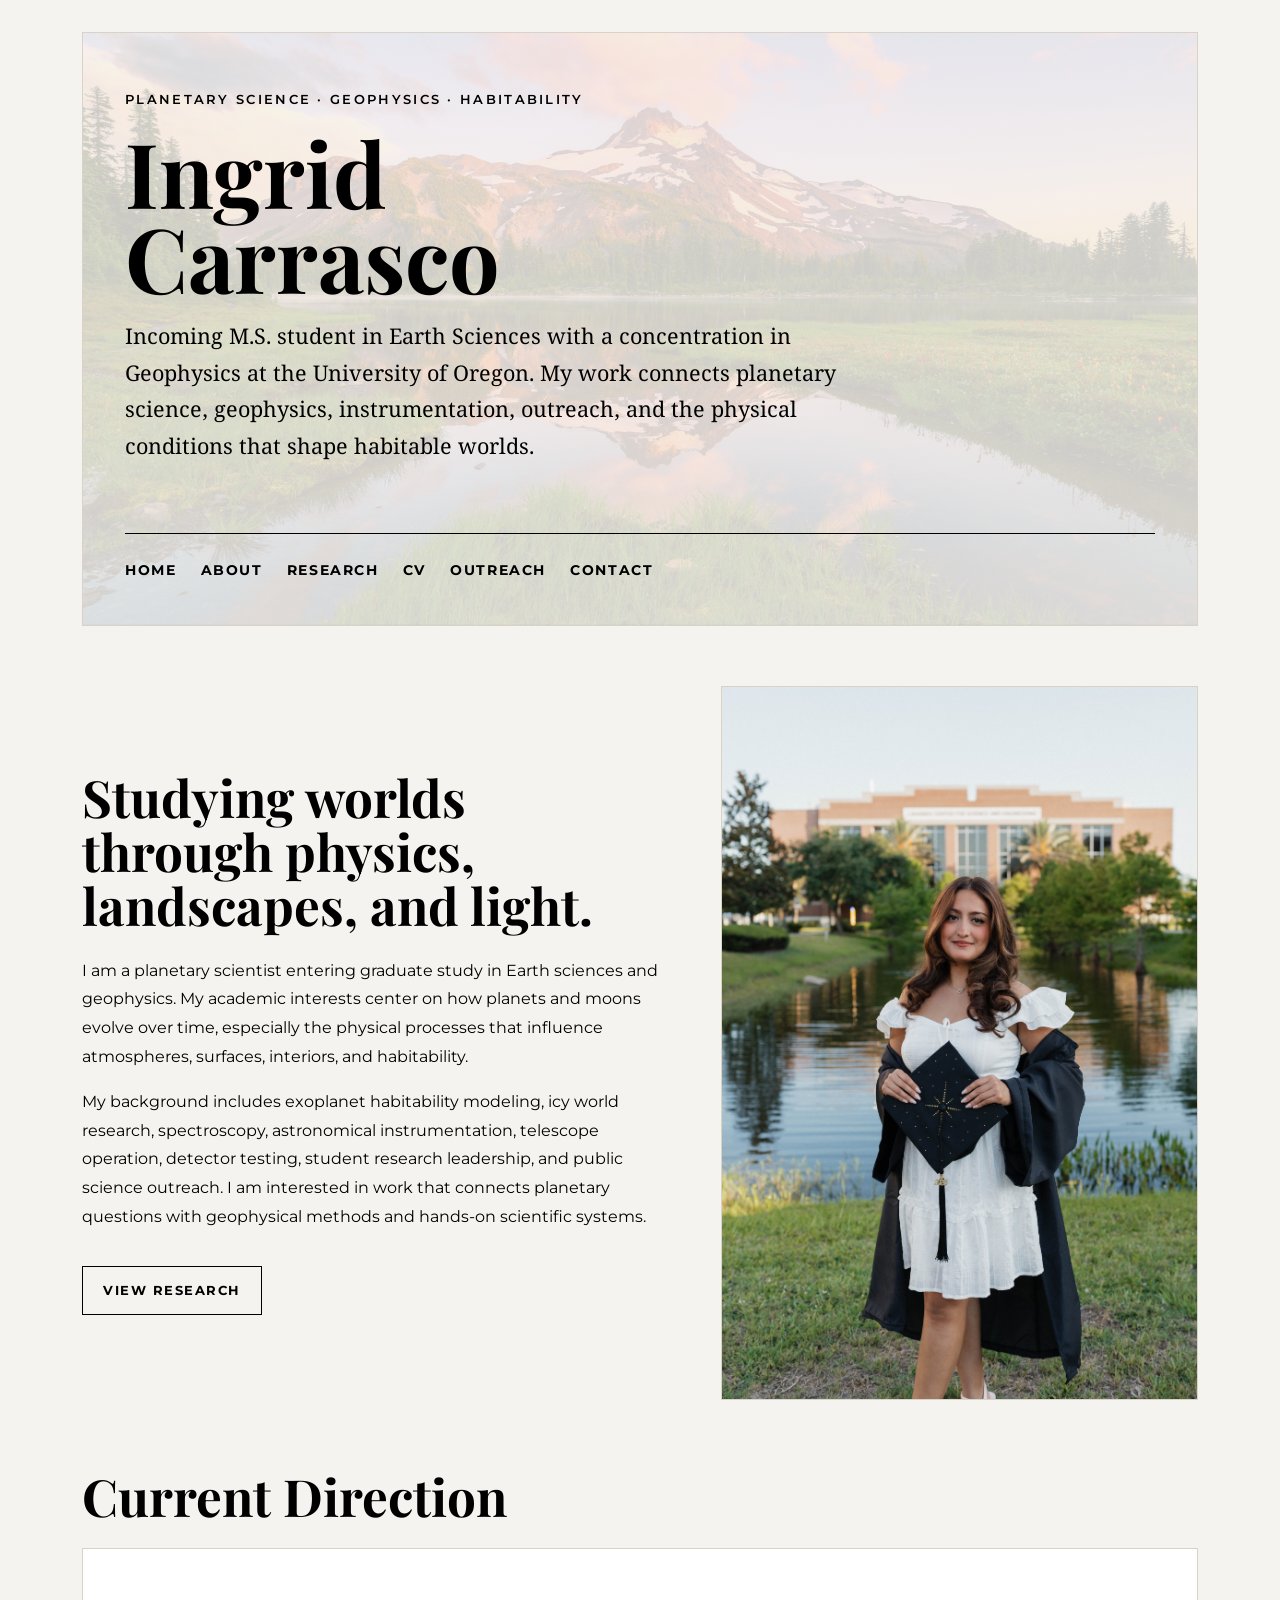
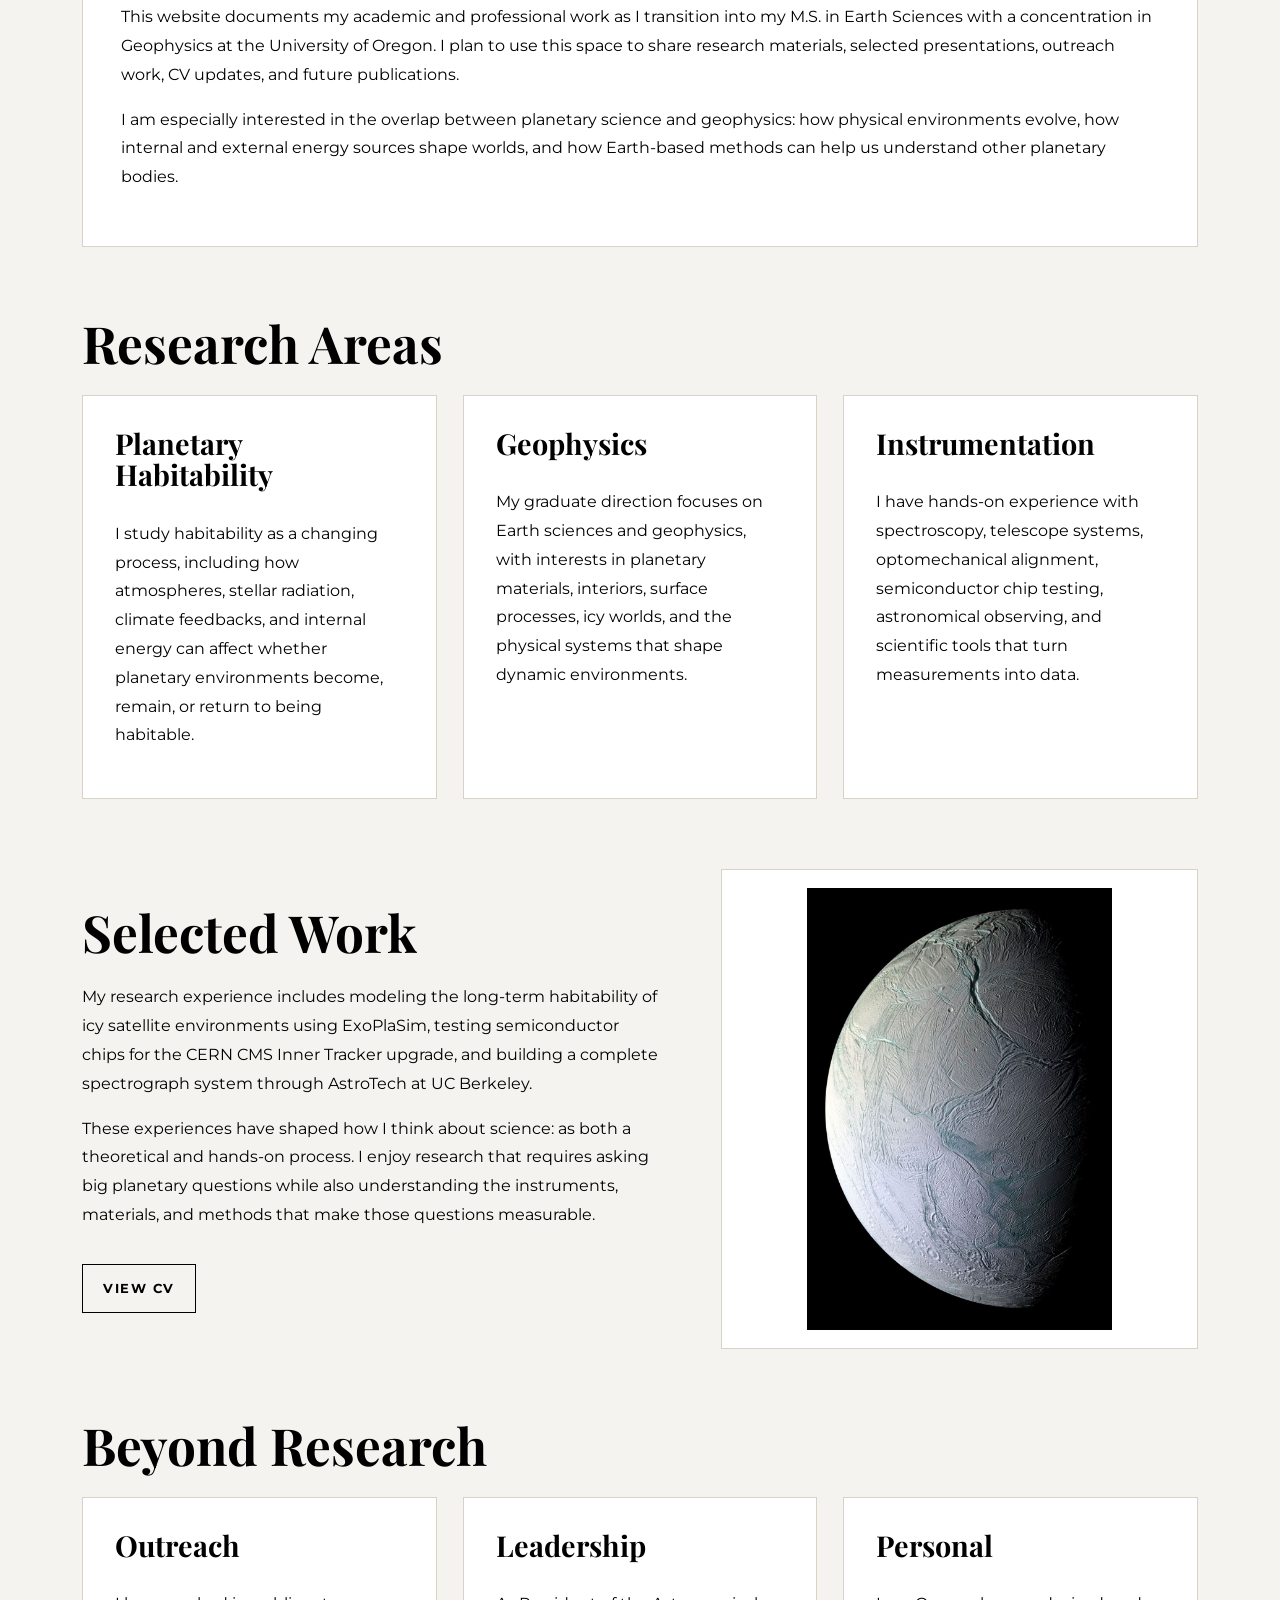
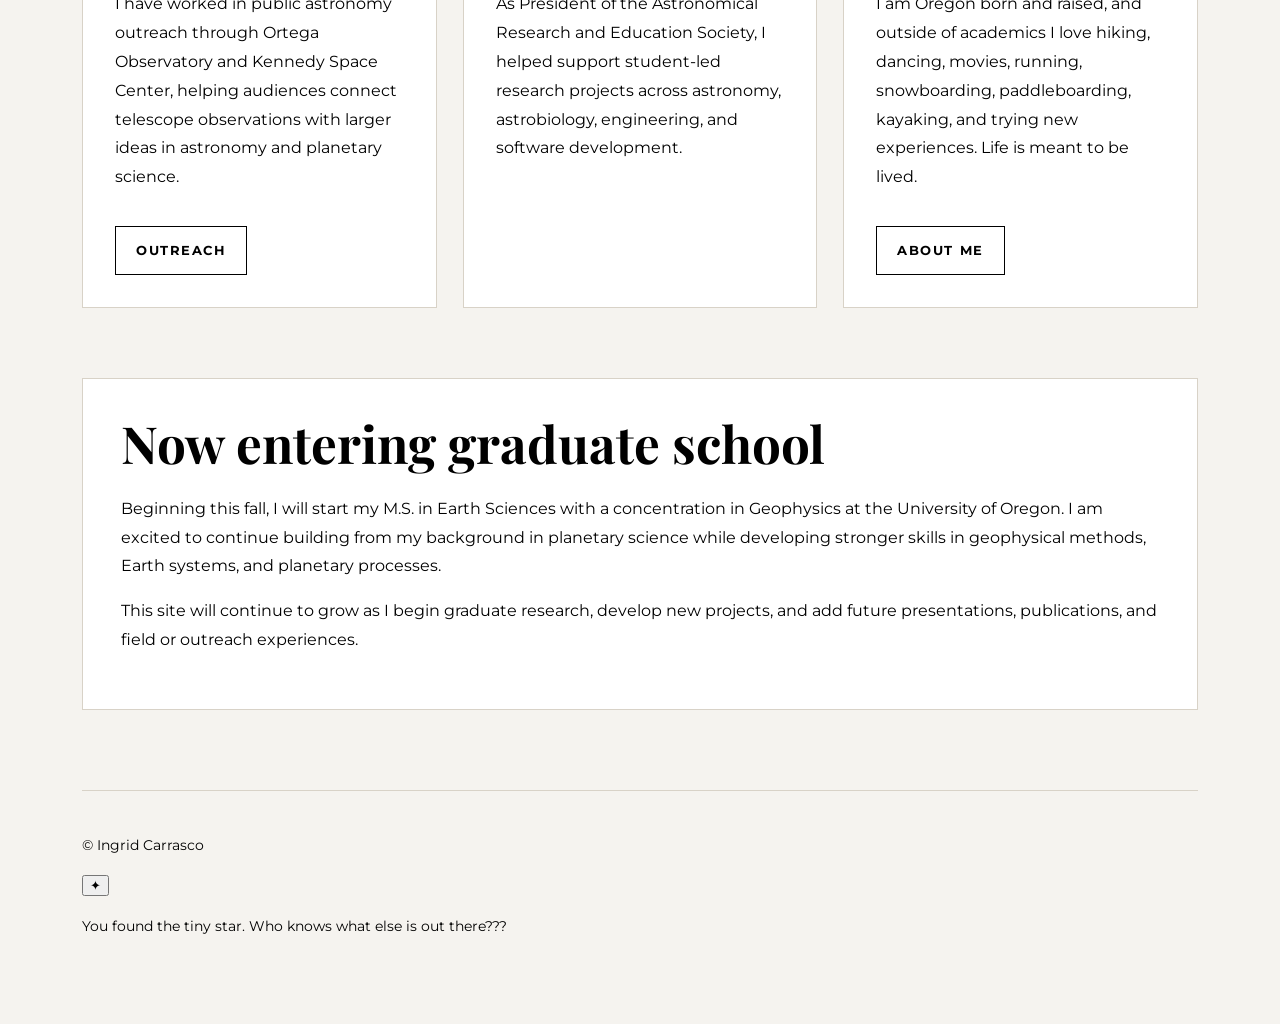
==== commit 3889bf76: "Update index.html" ====
--- a/index.html
+++ b/index.html
@@ -193,8 +193,23 @@
     </main>
 
     <footer>
-      <p>© Ingrid Carrasco</p>
-    </footer>
+  <p>© Ingrid Carrasco</p>
+
+  <button class="secret-star" onclick="revealSecretMessage()" aria-label="Reveal secret message">
+    ✦
+  </button>
+
+  <p id="secret-message" class="secret-message">
+    You found the tiny star. Who knows what else is out there???
+  </p>
+</footer>
+
+<script>
+  function revealSecretMessage() {
+    const message = document.getElementById("secret-message");
+    message.classList.toggle("show-secret");
+  }
+</script>
 
   </div>
 
--- a/style.css
+++ b/style.css
@@ -374,3 +374,19 @@
     height: 280px;
   }
 }
+.image-contain-card {
+  width: 100%;
+  min-height: 420px;
+  height: 480px;
+  object-fit: contain;
+  background: var(--white);
+  border: 1px solid var(--line);
+  padding: 18px;
+}
+
+@media (max-width: 850px) {
+  .image-contain-card {
+    height: 360px;
+    min-height: 300px;
+  }
+}
